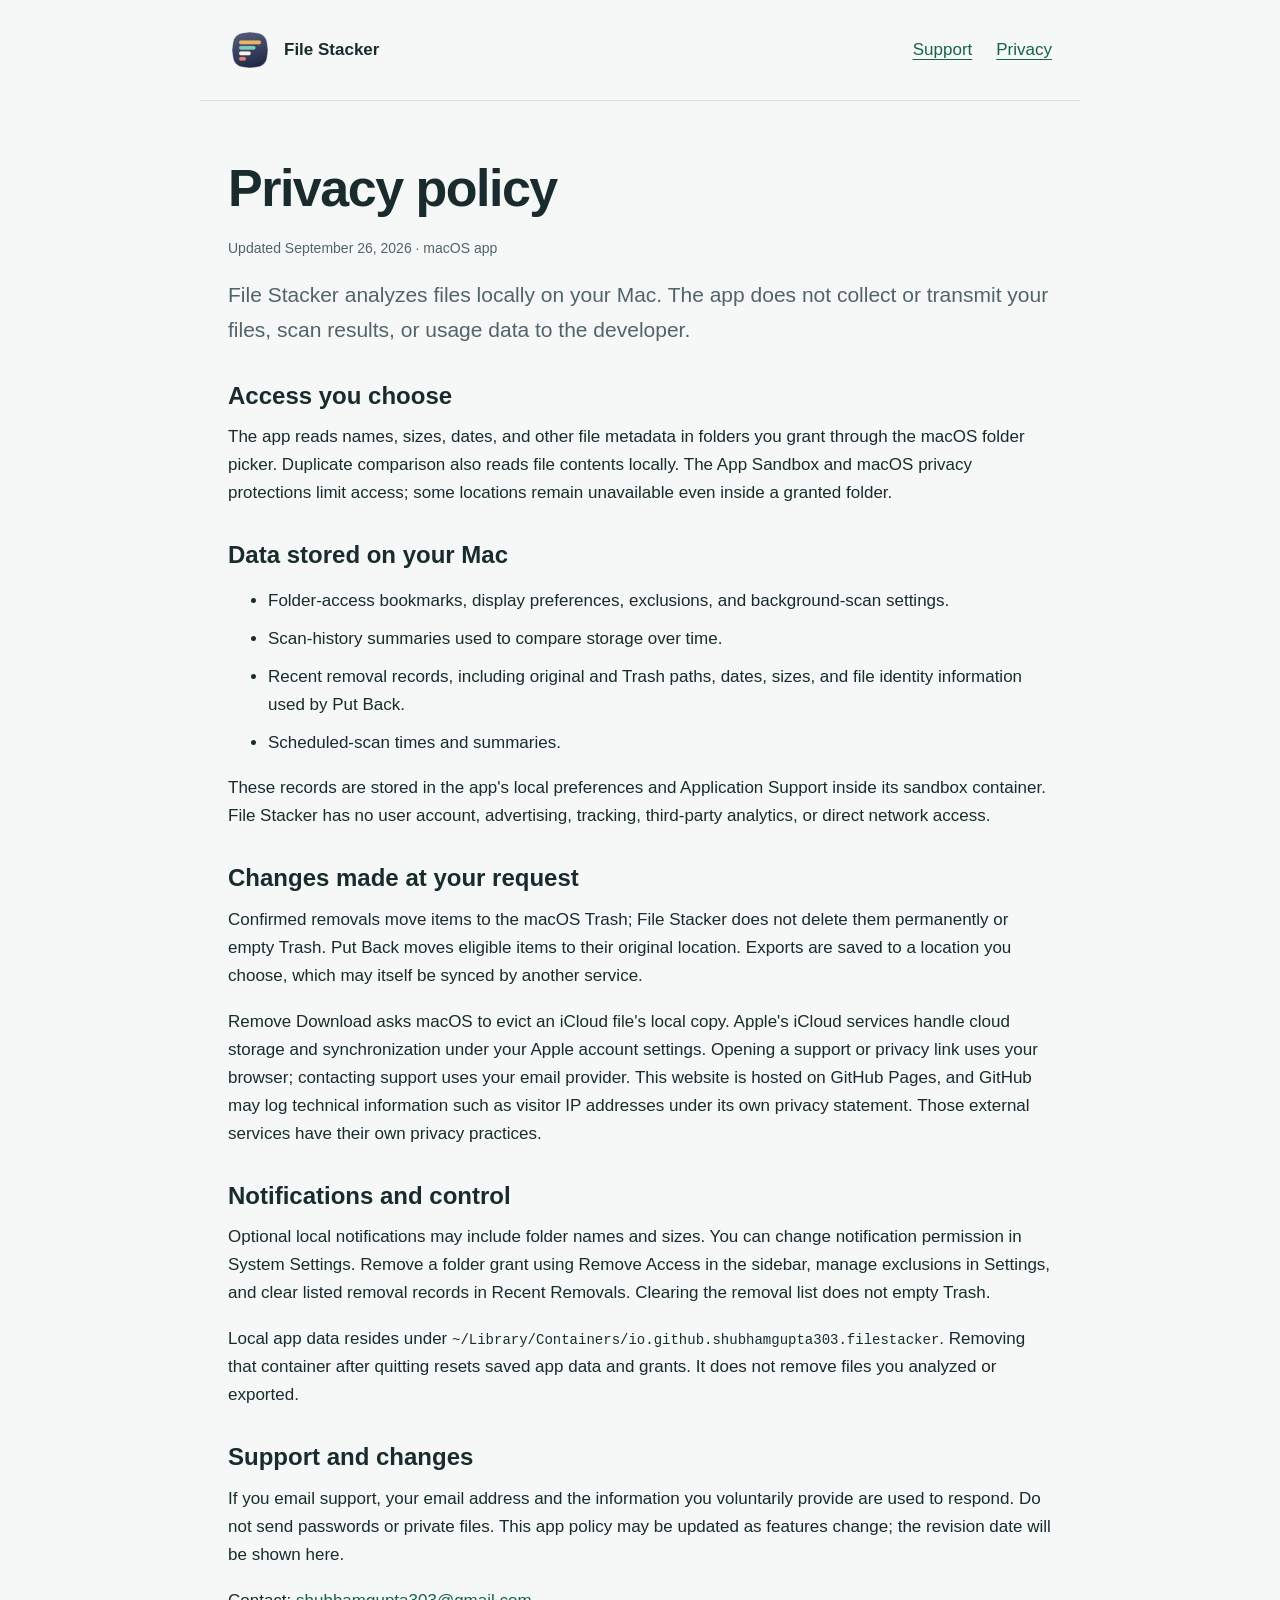
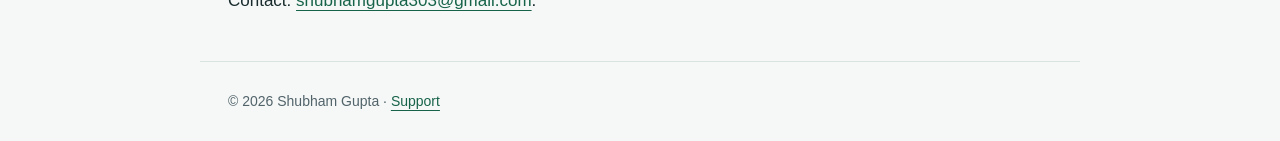
==== privacy.html @ 20ea05a3 "Publish File Stacker privacy and support pages Co-Authored-By: Claude Opus 5.5 (1M context) <noreply" ====
<!doctype html>
<html lang="en"><head><meta charset="utf-8"><meta name="viewport" content="width=device-width, initial-scale=1"><title>Privacy — File Stacker</title><link rel="stylesheet" href="style.css"></head>
<body><header><a class="brand" href="index.html"><img src="icon.png" alt="">File Stacker</a><nav aria-label="Main"><a href="support.html">Support</a><a href="privacy.html" aria-current="page">Privacy</a></nav></header>
<main><h1>Privacy policy</h1><p class="meta">Updated September 26, 2026 · macOS app</p><p class="lead">File Stacker analyzes files locally on your Mac. The app does not collect or transmit your files, scan results, or usage data to the developer.</p>
<h2>Access you choose</h2><p>The app reads names, sizes, dates, and other file metadata in folders you grant through the macOS folder picker. Duplicate comparison also reads file contents locally. The App Sandbox and macOS privacy protections limit access; some locations remain unavailable even inside a granted folder.</p>
<h2>Data stored on your Mac</h2><ul><li>Folder-access bookmarks, display preferences, exclusions, and background-scan settings.</li><li>Scan-history summaries used to compare storage over time.</li><li>Recent removal records, including original and Trash paths, dates, sizes, and file identity information used by Put Back.</li><li>Scheduled-scan times and summaries.</li></ul><p>These records are stored in the app's local preferences and Application Support inside its sandbox container. File Stacker has no user account, advertising, tracking, third-party analytics, or direct network access.</p>
<h2>Changes made at your request</h2><p>Confirmed removals move items to the macOS Trash; File Stacker does not delete them permanently or empty Trash. Put Back moves eligible items to their original location. Exports are saved to a location you choose, which may itself be synced by another service.</p><p>Remove Download asks macOS to evict an iCloud file's local copy. Apple's iCloud services handle cloud storage and synchronization under your Apple account settings. Opening a support or privacy link uses your browser; contacting support uses your email provider. This website is hosted on GitHub Pages, and GitHub may log technical information such as visitor IP addresses under its own privacy statement. Those external services have their own privacy practices.</p>
<h2>Notifications and control</h2><p>Optional local notifications may include folder names and sizes. You can change notification permission in System Settings. Remove a folder grant using Remove Access in the sidebar, manage exclusions in Settings, and clear listed removal records in Recent Removals. Clearing the removal list does not empty Trash.</p><p>Local app data resides under <code>~/Library/Containers/io.github.shubhamgupta303.filestacker</code>. Removing that container after quitting resets saved app data and grants. It does not remove files you analyzed or exported.</p>
<h2>Support and changes</h2><p>If you email support, your email address and the information you voluntarily provide are used to respond. Do not send passwords or private files. This app policy may be updated as features change; the revision date will be shown here.</p><p>Contact: <a href="mailto:shubhamgupta303@gmail.com">shubhamgupta303@gmail.com</a>.</p></main><footer>© 2026 Shubham Gupta · <a href="support.html">Support</a></footer></body></html>
---- style.css ----
:root { color-scheme: light dark; --ink: #192b2d; --muted: #52636a; --paper: #f5f8f7; --card: #fff; --line: #d9e4df; --accent: #176349; }
* { box-sizing: border-box; }
body { margin: 0; background: var(--paper); color: var(--ink); font: 17px/1.65 -apple-system, BlinkMacSystemFont, "Segoe UI", sans-serif; }
header, main, footer { max-width: 880px; margin: auto; padding: 28px; }
header { display: flex; justify-content: space-between; align-items: center; gap: 20px; flex-wrap: wrap; border-bottom: 1px solid var(--line); }
.brand { display: flex; align-items: center; gap: 12px; font-weight: 700; text-decoration: none; color: var(--ink); }
.brand img { width: 44px; height: 44px; }
nav { display: flex; gap: 24px; }
a { color: var(--accent); text-underline-offset: 4px; overflow-wrap: anywhere; }
a:focus-visible { outline: 3px solid var(--accent); outline-offset: 5px; }
h1 { font-size: clamp(34px, 6vw, 52px); line-height: 1.12; letter-spacing: -1.5px; margin: 30px 0 20px; }
h2 { font-size: 24px; line-height: 1.3; margin: 32px 0 12px; }
p { margin: 0 0 18px; }
.lead { font-size: 21px; color: var(--muted); }
.eyebrow, .meta { color: var(--muted); font-size: 14px; }
.card { padding: 24px; margin: 24px 0; border: 1px solid var(--line); border-radius: 16px; background: var(--card); }
.card h2 { margin-top: 0; }
li { margin-bottom: 10px; }
code { font-size: 14px; overflow-wrap: anywhere; }
footer { border-top: 1px solid var(--line); color: var(--muted); font-size: 14px; }
.preview { background: #fff2ca; color: #4a3804; text-align: center; padding: 8px 20px; }
@media (prefers-color-scheme: dark) { :root { --ink: #edf6f1; --muted: #b0c1b9; --paper: #13201c; --card: #1a2b24; --line: #334b40; --accent: #91ddba; } }
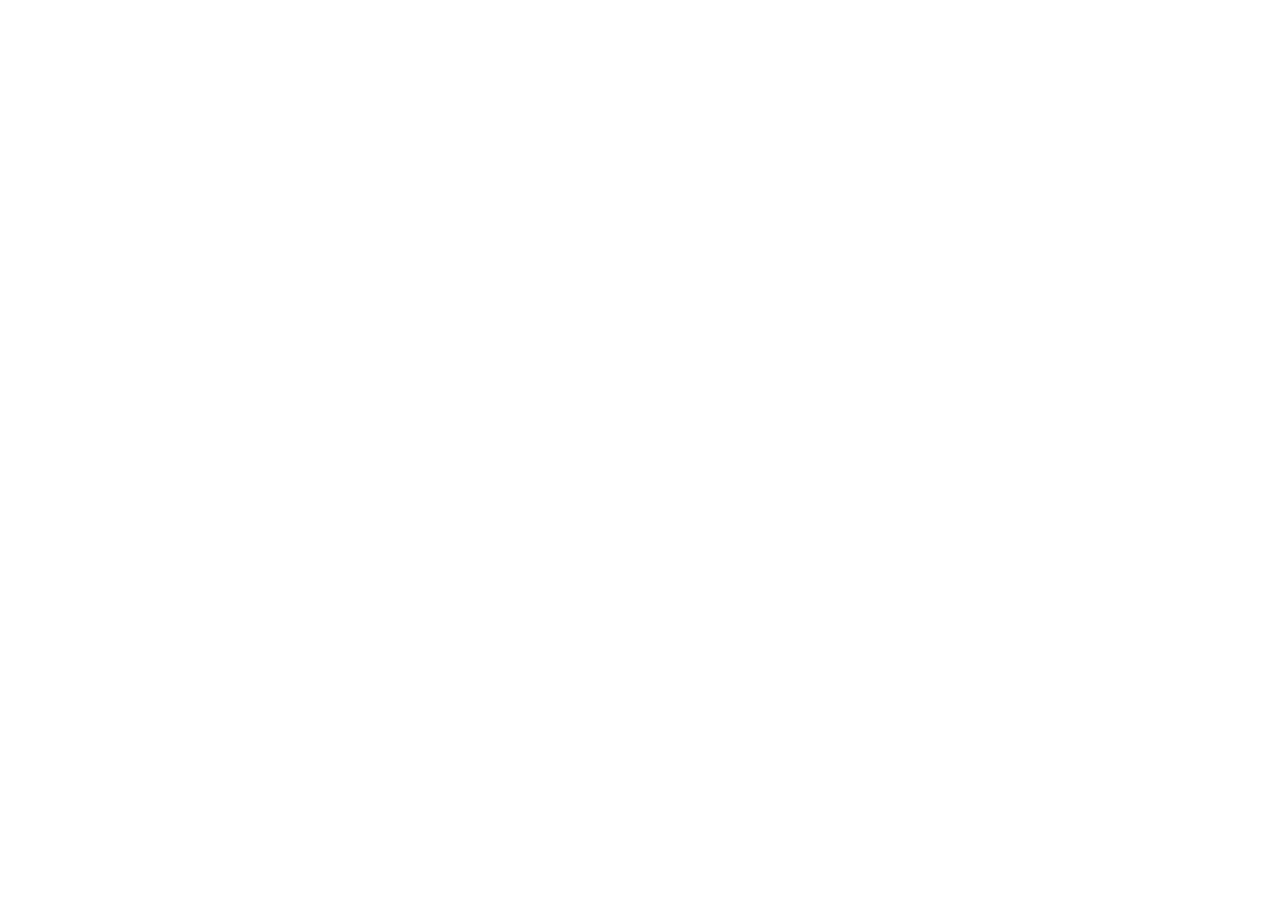
==== commit d0a145ff: "Redirect the old File Stacker pages to littlemacapps.com Replace the home, support and privacy pages" ====
--- a/privacy.html
+++ b/privacy.html
@@ -1,9 +1,25 @@
 <!doctype html>
-<html lang="en"><head><meta charset="utf-8"><meta name="viewport" content="width=device-width, initial-scale=1"><title>Privacy — File Stacker</title><link rel="stylesheet" href="style.css"></head>
-<body><header><a class="brand" href="index.html"><img src="icon.png" alt="">File Stacker</a><nav aria-label="Main"><a href="support.html">Support</a><a href="privacy.html" aria-current="page">Privacy</a></nav></header>
-<main><h1>Privacy policy</h1><p class="meta">Updated September 26, 2026 · macOS app</p><p class="lead">File Stacker analyzes files locally on your Mac. The app does not collect or transmit your files, scan results, or usage data to the developer.</p>
-<h2>Access you choose</h2><p>The app reads names, sizes, dates, and other file metadata in folders you grant through the macOS folder picker. Duplicate comparison also reads file contents locally. The App Sandbox and macOS privacy protections limit access; some locations remain unavailable even inside a granted folder.</p>
-<h2>Data stored on your Mac</h2><ul><li>Folder-access bookmarks, display preferences, exclusions, and background-scan settings.</li><li>Scan-history summaries used to compare storage over time.</li><li>Recent removal records, including original and Trash paths, dates, sizes, and file identity information used by Put Back.</li><li>Scheduled-scan times and summaries.</li></ul><p>These records are stored in the app's local preferences and Application Support inside its sandbox container. File Stacker has no user account, advertising, tracking, third-party analytics, or direct network access.</p>
-<h2>Changes made at your request</h2><p>Confirmed removals move items to the macOS Trash; File Stacker does not delete them permanently or empty Trash. Put Back moves eligible items to their original location. Exports are saved to a location you choose, which may itself be synced by another service.</p><p>Remove Download asks macOS to evict an iCloud file's local copy. Apple's iCloud services handle cloud storage and synchronization under your Apple account settings. Opening a support or privacy link uses your browser; contacting support uses your email provider. This website is hosted on GitHub Pages, and GitHub may log technical information such as visitor IP addresses under its own privacy statement. Those external services have their own privacy practices.</p>
-<h2>Notifications and control</h2><p>Optional local notifications may include folder names and sizes. You can change notification permission in System Settings. Remove a folder grant using Remove Access in the sidebar, manage exclusions in Settings, and clear listed removal records in Recent Removals. Clearing the removal list does not empty Trash.</p><p>Local app data resides under <code>~/Library/Containers/io.github.shubhamgupta303.filestacker</code>. Removing that container after quitting resets saved app data and grants. It does not remove files you analyzed or exported.</p>
-<h2>Support and changes</h2><p>If you email support, your email address and the information you voluntarily provide are used to respond. Do not send passwords or private files. This app policy may be updated as features change; the revision date will be shown here.</p><p>Contact: <a href="mailto:shubhamgupta303@gmail.com">shubhamgupta303@gmail.com</a>.</p></main><footer>© 2026 Shubham Gupta · <a href="support.html">Support</a></footer></body></html>
+<html lang="en">
+<head>
+<meta charset="utf-8">
+<meta name="viewport" content="width=device-width, initial-scale=1">
+<title>File Stacker privacy policy has moved</title>
+<link rel="canonical" href="https://littlemacapps.com/filestacker/privacy.html">
+<meta http-equiv="refresh" content="0; url=https://littlemacapps.com/filestacker/privacy.html">
+<script>location.replace("https://littlemacapps.com/filestacker/privacy.html");</script>
+<style>
+  :root { color-scheme: light dark; }
+  body { margin: 0; min-height: 100vh; display: grid; place-items: center; padding: 24px; box-sizing: border-box;
+         font: 17px/1.5 -apple-system, BlinkMacSystemFont, "Segoe UI", sans-serif; text-align: center;
+         background: #f7f6f2; color: #18213a; }
+  a { color: #2a63c4; }
+  @media (prefers-color-scheme: dark) { body { background: #121726; color: #eef0f6; } a { color: #7aa7f5; } }
+</style>
+</head>
+<body>
+<main>
+  <h1 style="font-size:24px;margin:0 0 8px">File Stacker privacy policy has moved</h1>
+  <p style="margin:0">The File Stacker privacy policy now lives at <a href="https://littlemacapps.com/filestacker/privacy.html">littlemacapps.com/filestacker/privacy.html</a>.</p>
+</main>
+</body>
+</html>
